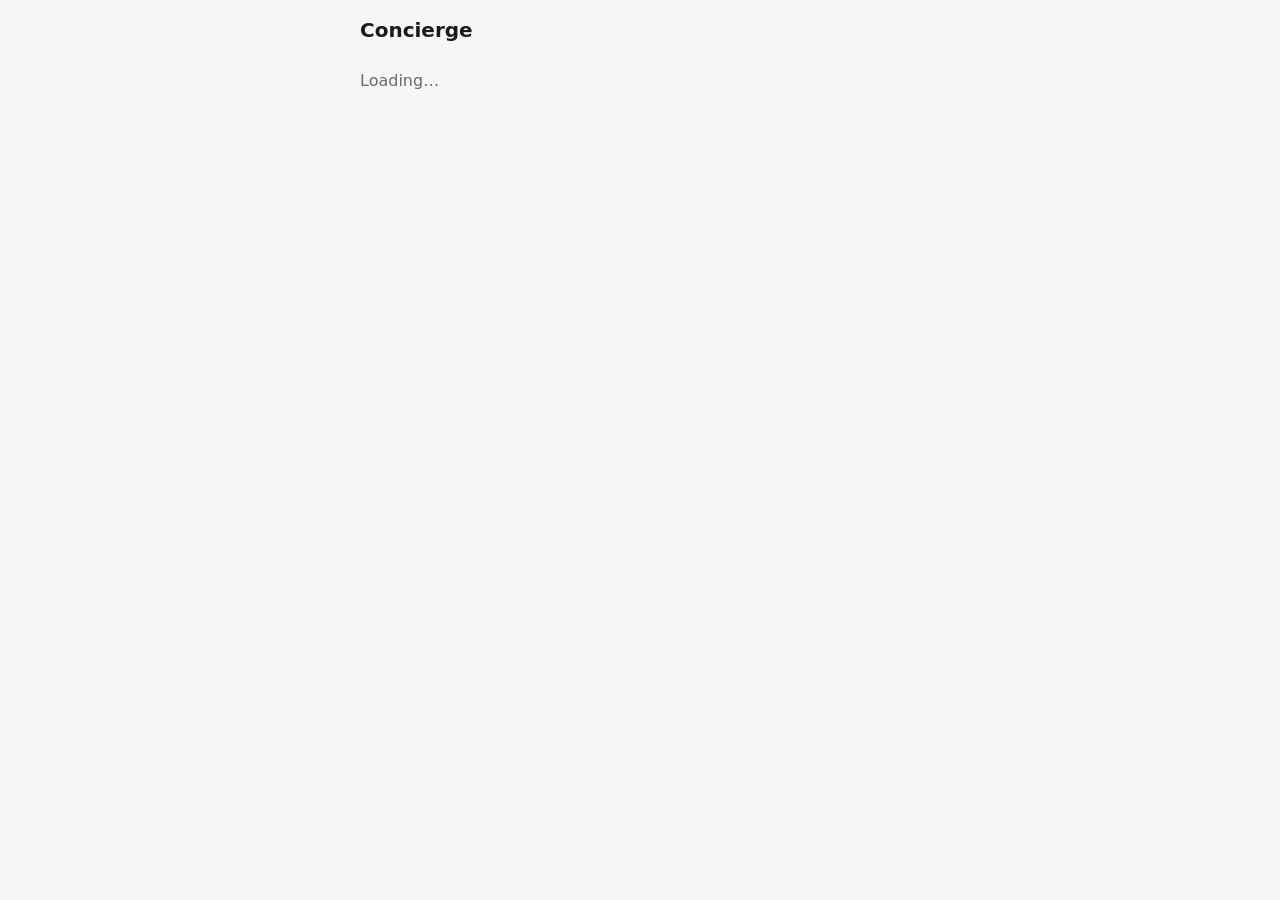
==== index.html @ 93120166 "Approval page Co-Authored-By: Claude Opus 5.5 <noreply@anthropic.com>" ====
<!doctype html>
<html lang="en">
<head>
  <meta charset="utf-8">
  <meta name="viewport" content="width=device-width, initial-scale=1, viewport-fit=cover">
  <meta http-equiv="Content-Security-Policy"
        content="default-src 'none'; script-src 'self'; style-src 'self'; img-src 'self' data:; connect-src https://vgywbnkdqhtftxthkbif.supabase.co; base-uri 'none'; form-action 'none'">
  <meta name="referrer" content="no-referrer">
  <meta name="robots" content="noindex, nofollow">
  <title>Concierge Approvals</title>
  <link rel="stylesheet" href="styles.css">
</head>
<body>
  <header>
    <h1>Concierge</h1>
    <button id="sign-out" class="link" hidden>Sign out</button>
  </header>
  <main id="app" aria-live="polite">
    <p class="muted">Loading…</p>
  </main>
  <script src="vendor/supabase-2.45.4.min.js"></script>
  <script src="app.js"></script>
</body>
</html>
---- styles.css ----
:root {
  --bg: #f6f6f4;
  --card: #ffffff;
  --text: #1a1a1a;
  --muted: #6b6b6b;
  --line: #e4e4e0;
  --accent: #1a1a1a;
  --accent-text: #ffffff;
  --danger: #b3261e;
  --ok: #1e7b34;
}
@media (prefers-color-scheme: dark) {
  :root {
    --bg: #141414;
    --card: #1e1e1e;
    --text: #f0f0f0;
    --muted: #9a9a9a;
    --line: #2e2e2e;
    --accent: #f0f0f0;
    --accent-text: #141414;
    --danger: #ff6b60;
    --ok: #5fcf7a;
  }
}
* { box-sizing: border-box; }
body {
  margin: 0;
  background: var(--bg);
  color: var(--text);
  font: 16px/1.45 -apple-system, BlinkMacSystemFont, "Segoe UI", system-ui, sans-serif;
  padding: env(safe-area-inset-top) 16px calc(24px + env(safe-area-inset-bottom));
}
header, main { max-width: 560px; margin: 0 auto; }
header { display: flex; justify-content: space-between; align-items: center; padding: 16px 0 8px; }
h1 { font-size: 20px; margin: 0; }
h2 { font-size: 18px; margin: 0 0 4px; }
.card { background: var(--card); border: 1px solid var(--line); border-radius: 14px; padding: 16px; margin: 12px 0; }
.muted { color: var(--muted); }
.small { font-size: 13px; }
dl { display: grid; grid-template-columns: max-content 1fr; gap: 6px 12px; margin: 12px 0 0; }
dt { color: var(--muted); }
dd { margin: 0; overflow-wrap: anywhere; }
pre { margin: 0; white-space: pre-wrap; overflow-wrap: anywhere; font: 13px/1.4 ui-monospace, Menlo, monospace; }
.quote { border-left: 3px solid var(--danger); padding-left: 10px; }
.actions { display: flex; gap: 10px; margin-top: 16px; }
button {
  font: inherit; border-radius: 10px; border: 1px solid var(--line); padding: 12px 16px; min-height: 48px;
  background: var(--card); color: var(--text); flex: 1; cursor: pointer;
}
button.primary { background: var(--accent); color: var(--accent-text); border-color: var(--accent); }
button.danger { background: var(--danger); color: #fff; border-color: var(--danger); }
button.link { background: none; border: 0; padding: 4px; min-height: 0; flex: 0; color: var(--muted); text-decoration: underline; }
button:disabled { opacity: .5; cursor: default; }
input[type=email] {
  width: 100%; font: inherit; padding: 12px; border-radius: 10px; border: 1px solid var(--line);
  background: var(--bg); color: var(--text); margin: 8px 0;
}
a.row { display: block; color: inherit; text-decoration: none; }
.status-approved { color: var(--ok); }
.status-rejected, .status-expired, .status-cancelled { color: var(--muted); }
.banner { border-color: var(--danger); }
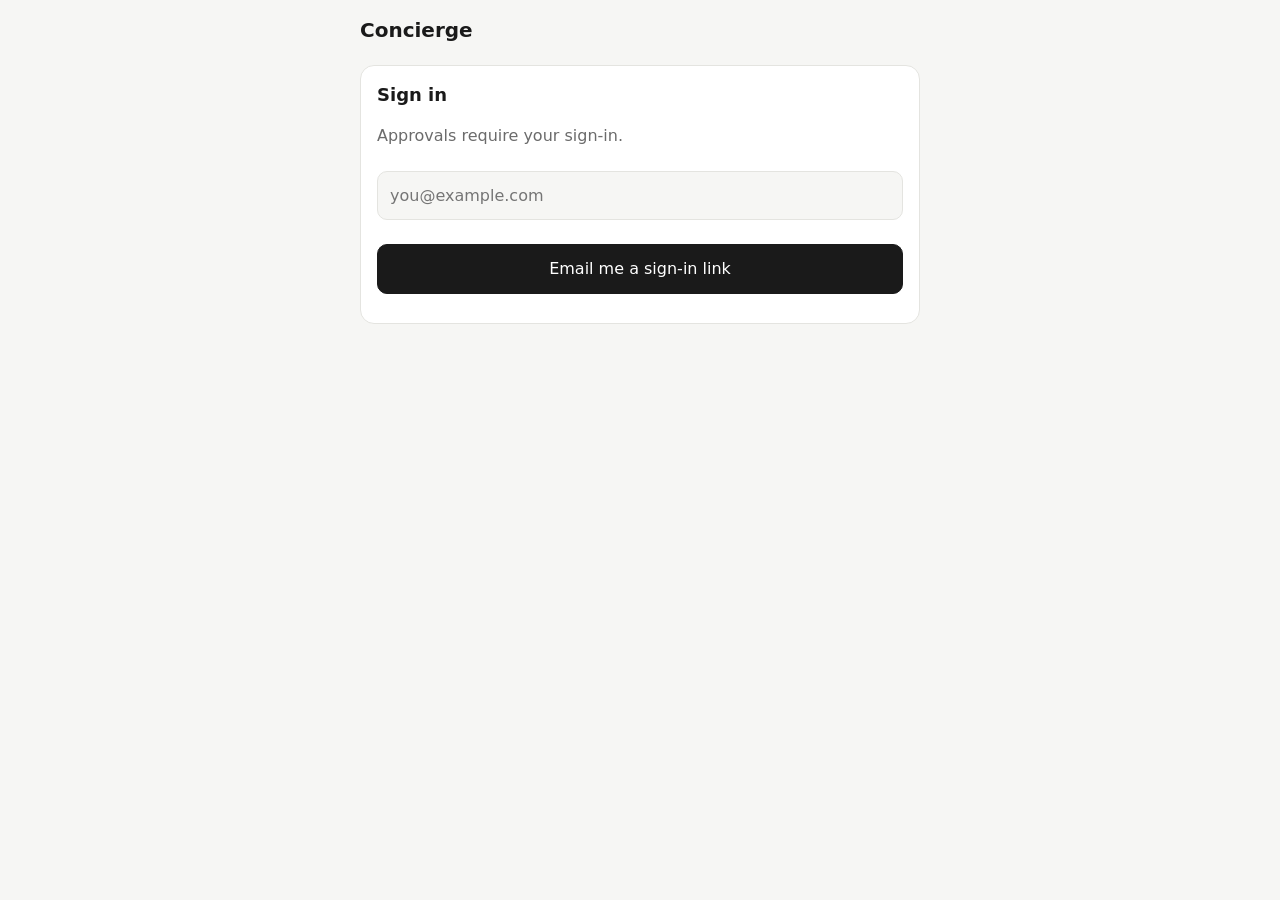
==== commit 74b0e40f: "Add the connector consent screen and update supabase-js Co-Authored-By: Claude Opus 5.5 <noreply@ant" ====
--- a/index.html
+++ b/index.html
@@ -18,7 +18,7 @@
   <main id="app" aria-live="polite">
     <p class="muted">Loading…</p>
   </main>
-  <script src="vendor/supabase-2.45.4.min.js"></script>
+  <script src="vendor/supabase-2.117.3.js"></script>
   <script src="app.js"></script>
 </body>
 </html>
--- a/styles.css
+++ b/styles.css
@@ -49,12 +49,20 @@
 }
 button.primary { background: var(--accent); color: var(--accent-text); border-color: var(--accent); }
 button.danger { background: var(--danger); color: #fff; border-color: var(--danger); }
-button.link { background: none; border: 0; padding: 4px; min-height: 0; flex: 0; color: var(--muted); text-decoration: underline; }
+button.link { white-space: nowrap; background: none; border: 0; padding: 4px; min-height: 0; flex: 0; color: var(--muted); text-decoration: underline; }
 button:disabled { opacity: .5; cursor: default; }
-input[type=email] {
+input, select, textarea {
   width: 100%; font: inherit; padding: 12px; border-radius: 10px; border: 1px solid var(--line);
   background: var(--bg); color: var(--text); margin: 8px 0;
 }
+.total { font-size: 32px; font-weight: 600; margin: 8px 0 0; }
+.field { display: block; margin-top: 8px; }
+.field input { margin: 2px 0 0; }
+.help { display: block; margin-top: 4px; }
+.pair { display: grid; grid-template-columns: 1fr 1fr; gap: 0 10px; }
+.cap-row { border-top: 1px solid var(--line); padding: 10px 0; }
+.cap-row:first-child { border-top: 0; }
+.errors { color: var(--danger); margin: 8px 0 0; padding-left: 18px; }
 a.row { display: block; color: inherit; text-decoration: none; }
 .status-approved { color: var(--ok); }
 .status-rejected, .status-expired, .status-cancelled { color: var(--muted); }
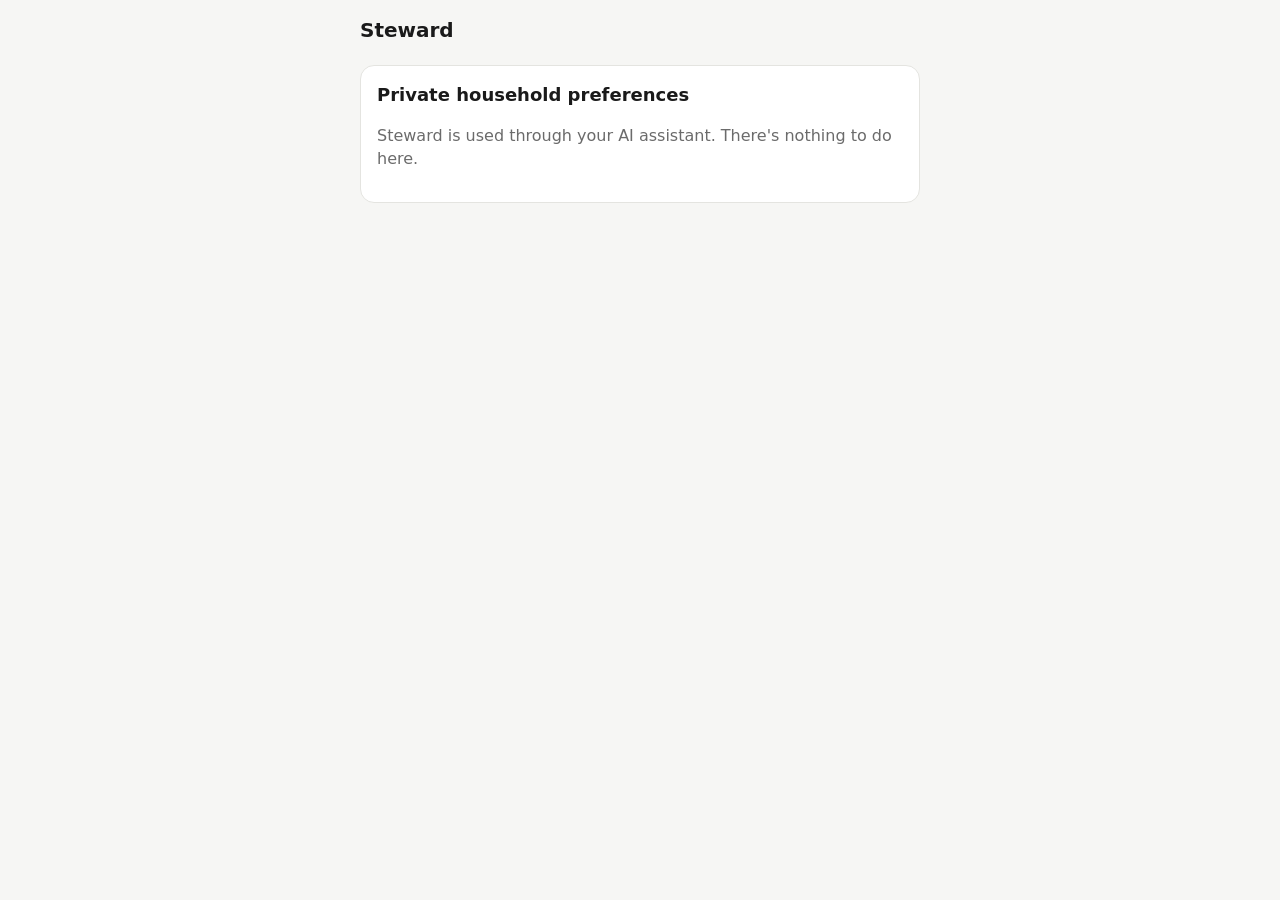
==== commit 01e166b5: "Replace the approval page with Steward's sign-in screens Co-Authored-By: Claude Opus 5.5 <noreply@an" ====
--- a/index.html
+++ b/index.html
@@ -3,22 +3,19 @@
 <head>
   <meta charset="utf-8">
   <meta name="viewport" content="width=device-width, initial-scale=1, viewport-fit=cover">
-  <meta http-equiv="Content-Security-Policy"
-        content="default-src 'none'; script-src 'self'; style-src 'self'; img-src 'self' data:; connect-src https://vgywbnkdqhtftxthkbif.supabase.co; base-uri 'none'; form-action 'none'">
+  <meta http-equiv="Content-Security-Policy" content="default-src 'none'; style-src 'self'; base-uri 'none'; form-action 'none'">
   <meta name="referrer" content="no-referrer">
   <meta name="robots" content="noindex, nofollow">
-  <title>Concierge Approvals</title>
+  <title>Steward</title>
   <link rel="stylesheet" href="styles.css">
 </head>
 <body>
-  <header>
-    <h1>Concierge</h1>
-    <button id="sign-out" class="link" hidden>Sign out</button>
-  </header>
-  <main id="app" aria-live="polite">
-    <p class="muted">Loading…</p>
+  <header><h1>Steward</h1></header>
+  <main>
+    <section class="card">
+      <h2>Private household preferences</h2>
+      <p class="muted">Steward is used through your AI assistant. There's nothing to do here.</p>
+    </section>
   </main>
-  <script src="vendor/supabase-2.117.3.js"></script>
-  <script src="app.js"></script>
 </body>
 </html>
--- a/styles.css
+++ b/styles.css
@@ -55,14 +55,6 @@
   width: 100%; font: inherit; padding: 12px; border-radius: 10px; border: 1px solid var(--line);
   background: var(--bg); color: var(--text); margin: 8px 0;
 }
-.total { font-size: 32px; font-weight: 600; margin: 8px 0 0; }
-.field { display: block; margin-top: 8px; }
-.field input { margin: 2px 0 0; }
-.help { display: block; margin-top: 4px; }
-.pair { display: grid; grid-template-columns: 1fr 1fr; gap: 0 10px; }
-.cap-row { border-top: 1px solid var(--line); padding: 10px 0; }
-.cap-row:first-child { border-top: 0; }
-.errors { color: var(--danger); margin: 8px 0 0; padding-left: 18px; }
 a.row { display: block; color: inherit; text-decoration: none; }
 .status-approved { color: var(--ok); }
 .status-rejected, .status-expired, .status-cancelled { color: var(--muted); }
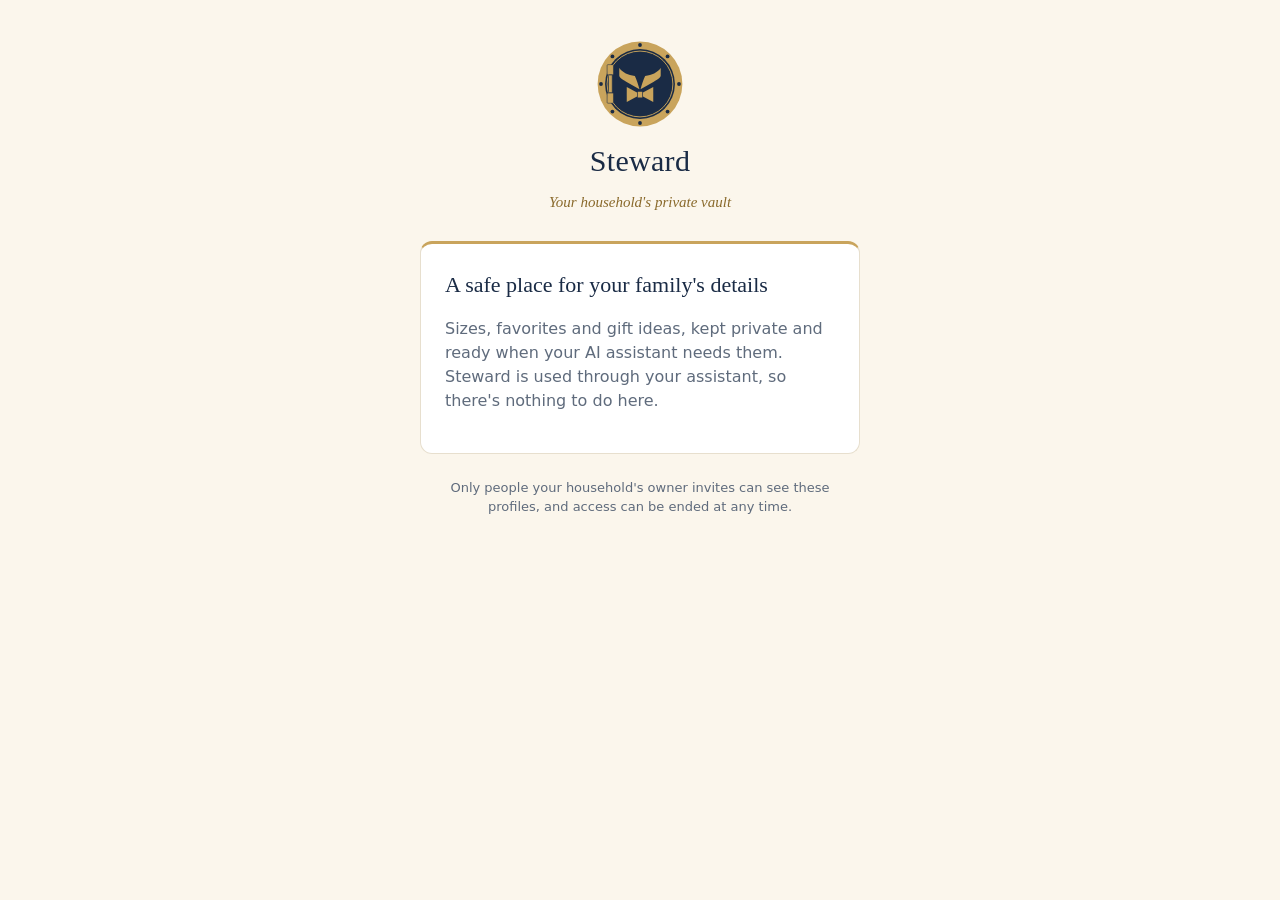
==== commit 40b7fa14: "Apply the Steward brand to the sign-in screens Co-Authored-By: Claude Opus 5.5 <noreply@anthropic.co" ====
--- a/index.html
+++ b/index.html
@@ -3,19 +3,27 @@
 <head>
   <meta charset="utf-8">
   <meta name="viewport" content="width=device-width, initial-scale=1, viewport-fit=cover">
-  <meta http-equiv="Content-Security-Policy" content="default-src 'none'; style-src 'self'; base-uri 'none'; form-action 'none'">
+  <meta http-equiv="Content-Security-Policy" content="default-src 'none'; style-src 'self'; img-src 'self'; base-uri 'none'; form-action 'none'">
   <meta name="referrer" content="no-referrer">
   <meta name="robots" content="noindex, nofollow">
   <title>Steward</title>
+  <link rel="icon" href="brand/steward-mark.svg" type="image/svg+xml">
+  <link rel="icon" href="brand/favicon-32.png" sizes="32x32" type="image/png">
+  <link rel="apple-touch-icon" href="brand/apple-touch-icon.png">
   <link rel="stylesheet" href="styles.css">
 </head>
 <body>
-  <header><h1>Steward</h1></header>
+  <header>
+    <img src="brand/steward-mark.svg" alt="" width="88" height="88">
+    <h1>Steward</h1>
+    <p class="tagline">Your household's private vault</p>
+  </header>
   <main>
     <section class="card">
-      <h2>Private household preferences</h2>
-      <p class="muted">Steward is used through your AI assistant. There's nothing to do here.</p>
+      <h2>A safe place for your family's details</h2>
+      <p class="muted">Sizes, favorites and gift ideas, kept private and ready when your AI assistant needs them. Steward is used through your assistant, so there's nothing to do here.</p>
     </section>
   </main>
+  <footer>Only people your household's owner invites can see these profiles, and access can be ended at any time.</footer>
 </body>
 </html>
--- a/styles.css
+++ b/styles.css
@@ -1,25 +1,24 @@
 :root {
-  --bg: #f6f6f4;
+  --bg: #fbf6ec;
   --card: #ffffff;
-  --text: #1a1a1a;
-  --muted: #6b6b6b;
-  --line: #e4e4e0;
-  --accent: #1a1a1a;
-  --accent-text: #ffffff;
-  --danger: #b3261e;
-  --ok: #1e7b34;
+  --text: #1a2b45;
+  --muted: #5f6b7c;
+  --line: #e7dfce;
+  --accent: #1a2b45;
+  --accent-text: #fbf6ec;
+  --gold: #c9a45c;
+  --gold-text: #8a6a2c;
 }
 @media (prefers-color-scheme: dark) {
   :root {
-    --bg: #141414;
-    --card: #1e1e1e;
-    --text: #f0f0f0;
-    --muted: #9a9a9a;
-    --line: #2e2e2e;
-    --accent: #f0f0f0;
-    --accent-text: #141414;
-    --danger: #ff6b60;
-    --ok: #5fcf7a;
+    --bg: #101b2d;
+    --card: #1a2b45;
+    --text: #fbf6ec;
+    --muted: #b4bdca;
+    --line: #2f4262;
+    --accent: #c9a45c;
+    --accent-text: #101b2d;
+    --gold-text: #c9a45c;
   }
 }
 * { box-sizing: border-box; }
@@ -27,35 +26,30 @@
   margin: 0;
   background: var(--bg);
   color: var(--text);
-  font: 16px/1.45 -apple-system, BlinkMacSystemFont, "Segoe UI", system-ui, sans-serif;
+  font: 16px/1.5 -apple-system, BlinkMacSystemFont, "Segoe UI", system-ui, sans-serif;
   padding: env(safe-area-inset-top) 16px calc(24px + env(safe-area-inset-bottom));
 }
-header, main { max-width: 560px; margin: 0 auto; }
-header { display: flex; justify-content: space-between; align-items: center; padding: 16px 0 8px; }
-h1 { font-size: 20px; margin: 0; }
-h2 { font-size: 18px; margin: 0 0 4px; }
-.card { background: var(--card); border: 1px solid var(--line); border-radius: 14px; padding: 16px; margin: 12px 0; }
+header, main, footer { max-width: 440px; margin: 0 auto; }
+header { display: flex; flex-direction: column; align-items: center; gap: 10px; padding: 40px 0 16px; text-align: center; }
+header img { width: 88px; height: 88px; display: block; }
+h1, h2 { font-family: Georgia, "Times New Roman", serif; font-weight: 400; }
+h1 { font-size: 30px; margin: 0; letter-spacing: .3px; }
+h2 { font-size: 22px; margin: 0 0 6px; }
+.tagline { margin: 0; color: var(--gold-text); font: italic 15px/1.3 Georgia, "Times New Roman", serif; }
+.card { background: var(--card); border: 1px solid var(--line); border-top: 3px solid var(--gold); border-radius: 12px; padding: 24px; margin: 12px 0; }
 .muted { color: var(--muted); }
-.small { font-size: 13px; }
-dl { display: grid; grid-template-columns: max-content 1fr; gap: 6px 12px; margin: 12px 0 0; }
-dt { color: var(--muted); }
-dd { margin: 0; overflow-wrap: anywhere; }
-pre { margin: 0; white-space: pre-wrap; overflow-wrap: anywhere; font: 13px/1.4 ui-monospace, Menlo, monospace; }
-.quote { border-left: 3px solid var(--danger); padding-left: 10px; }
-.actions { display: flex; gap: 10px; margin-top: 16px; }
+.small { font-size: 14px; }
+ul.small { padding-left: 20px; margin: 8px 0; }
+.actions { display: flex; gap: 10px; margin-top: 18px; }
 button {
-  font: inherit; border-radius: 10px; border: 1px solid var(--line); padding: 12px 16px; min-height: 48px;
-  background: var(--card); color: var(--text); flex: 1; cursor: pointer;
+  font: inherit; font-weight: 600; border-radius: 10px; border: 1px solid var(--line); padding: 12px 16px; min-height: 48px;
+  background: transparent; color: var(--text); flex: 1; cursor: pointer;
 }
 button.primary { background: var(--accent); color: var(--accent-text); border-color: var(--accent); }
-button.danger { background: var(--danger); color: #fff; border-color: var(--danger); }
-button.link { white-space: nowrap; background: none; border: 0; padding: 4px; min-height: 0; flex: 0; color: var(--muted); text-decoration: underline; }
 button:disabled { opacity: .5; cursor: default; }
-input, select, textarea {
+button:focus-visible, input:focus-visible { outline: 2px solid var(--gold); outline-offset: 2px; }
+input {
   width: 100%; font: inherit; padding: 12px; border-radius: 10px; border: 1px solid var(--line);
   background: var(--bg); color: var(--text); margin: 8px 0;
 }
-a.row { display: block; color: inherit; text-decoration: none; }
-.status-approved { color: var(--ok); }
-.status-rejected, .status-expired, .status-cancelled { color: var(--muted); }
-.banner { border-color: var(--danger); }
+footer { padding: 12px 8px; text-align: center; color: var(--muted); font-size: 13px; }
